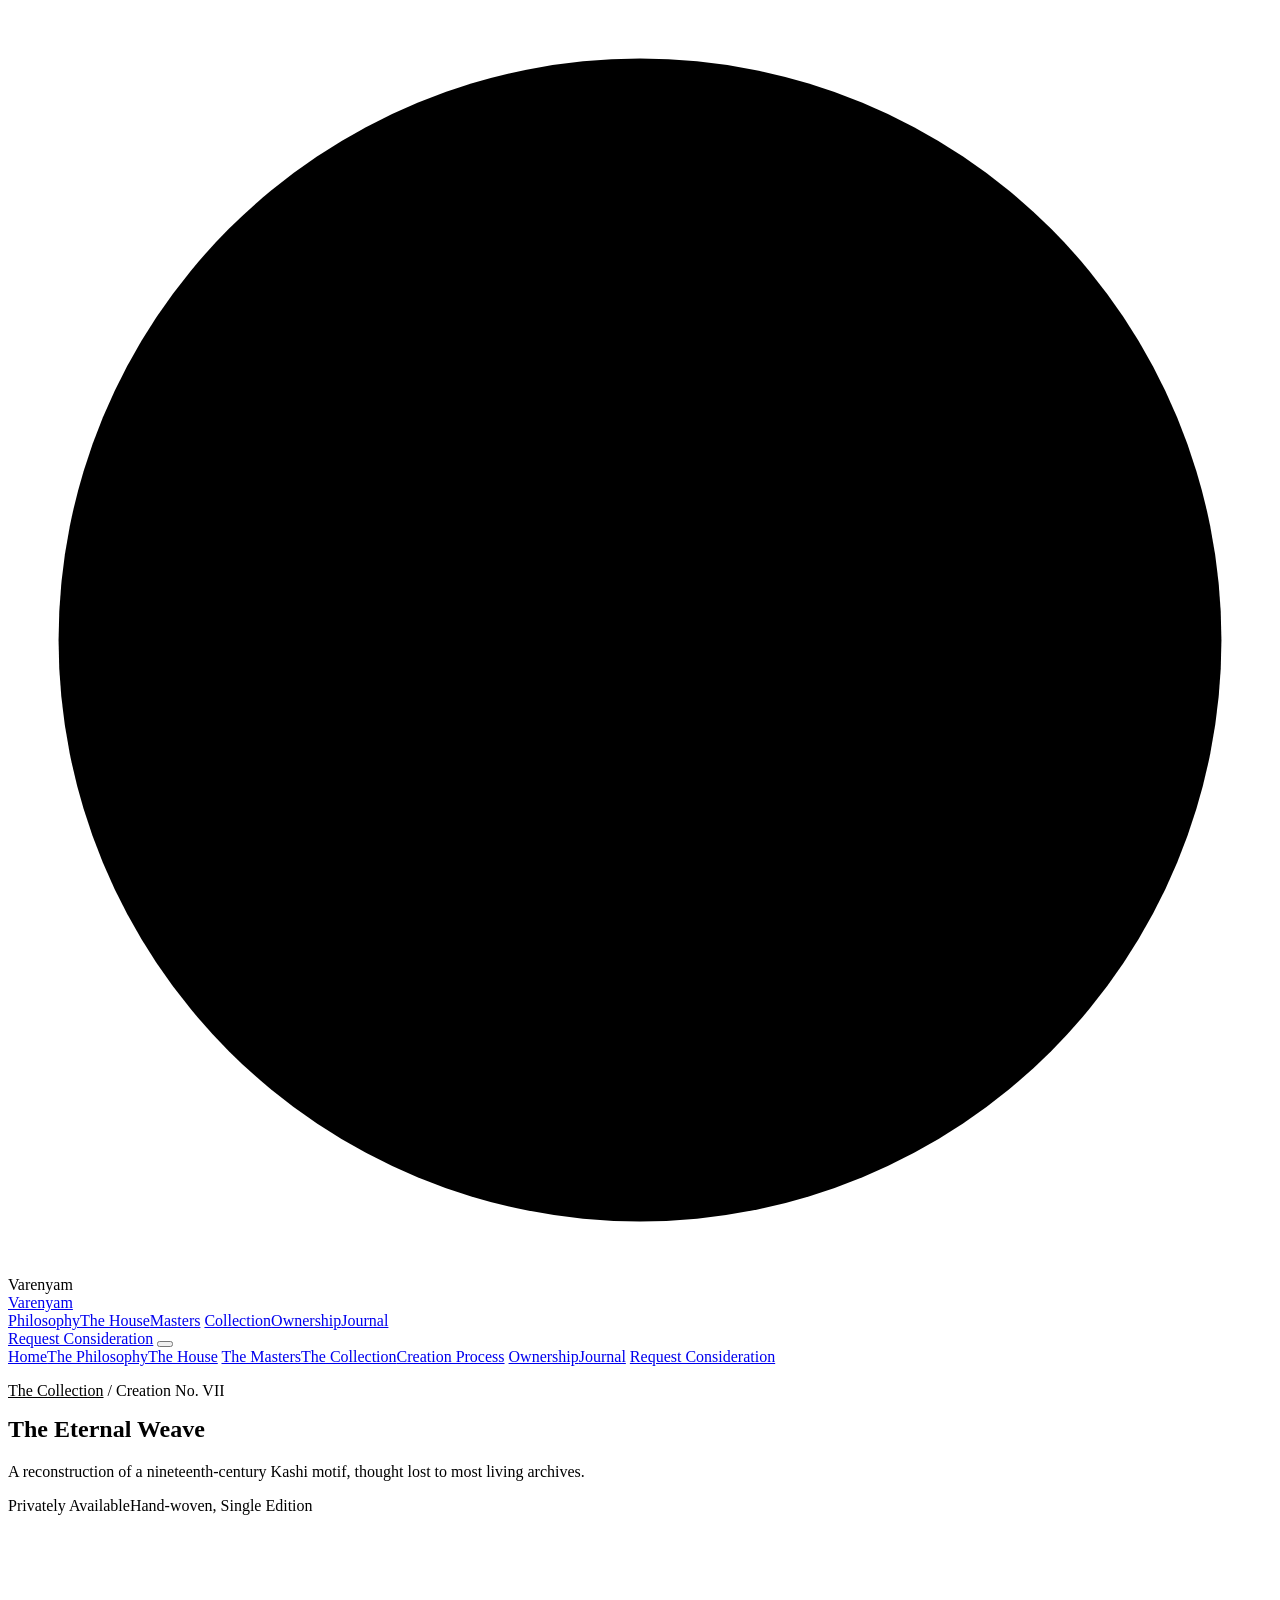
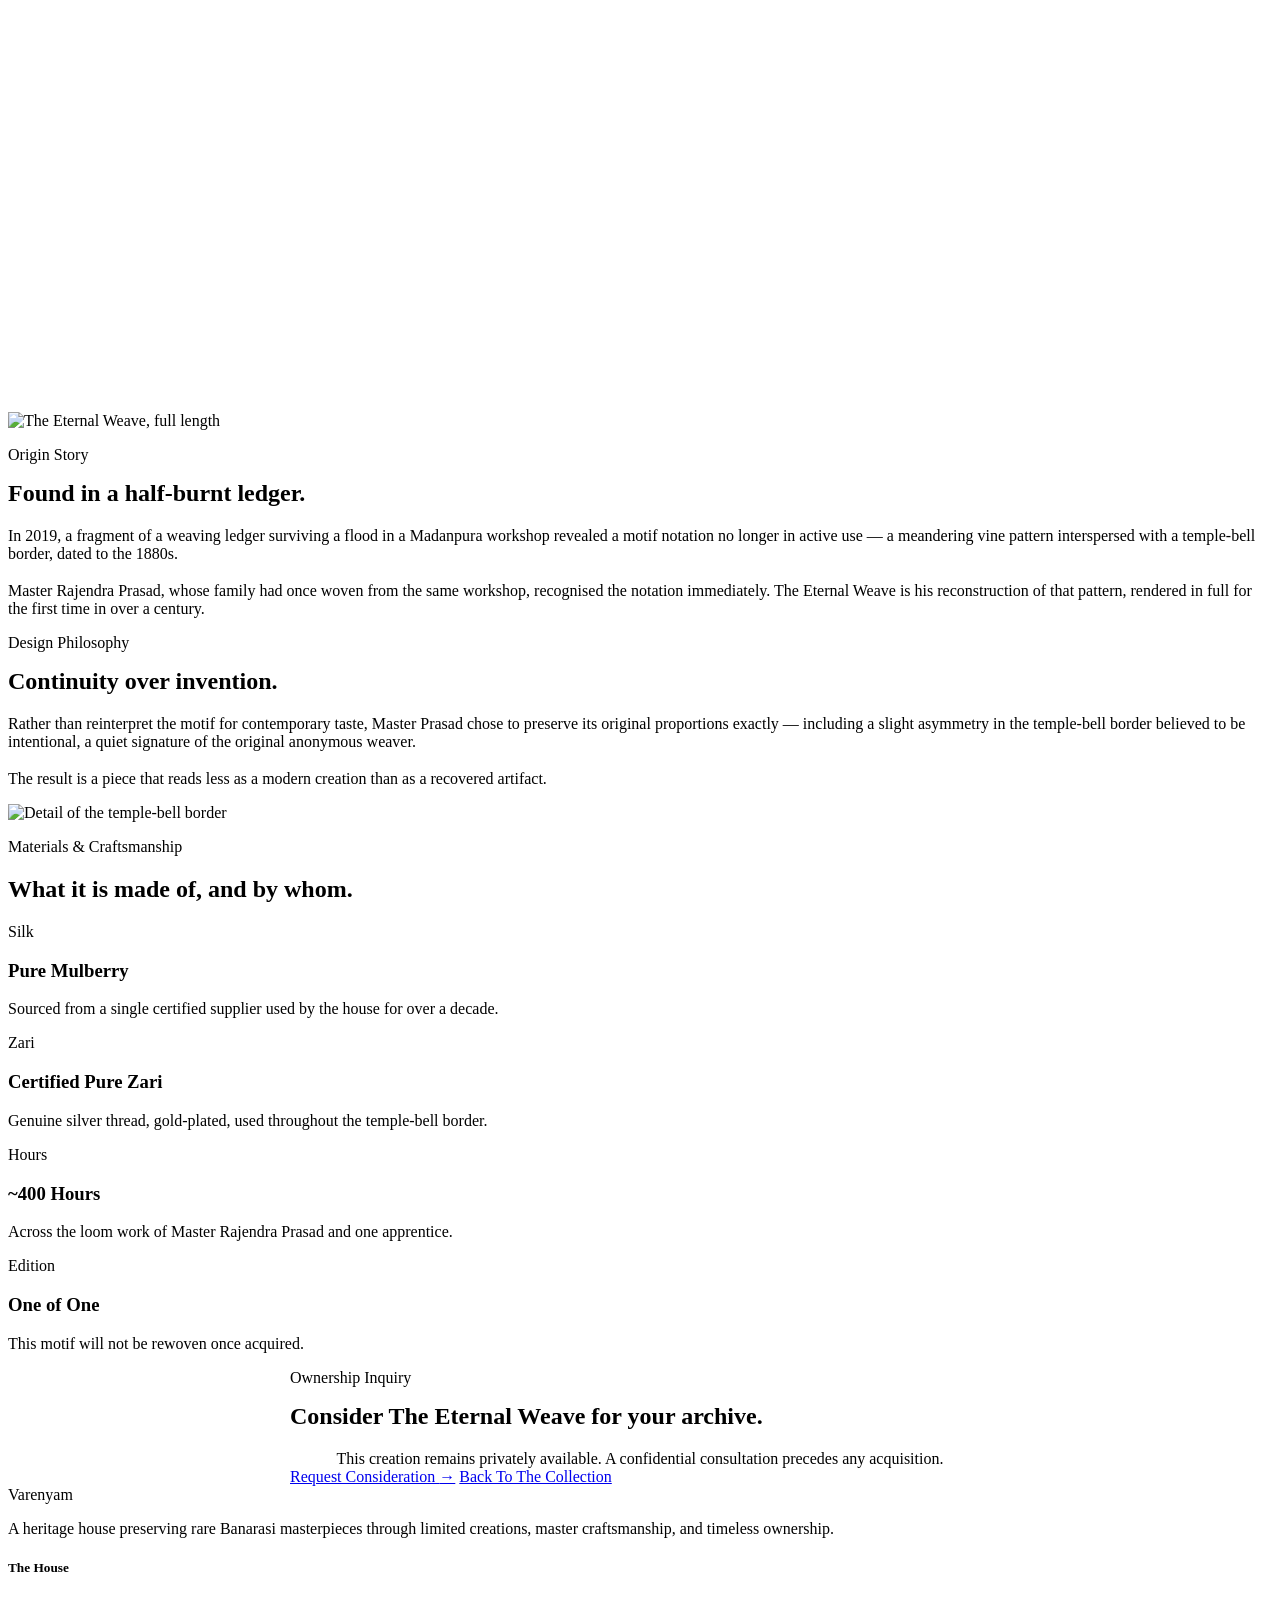
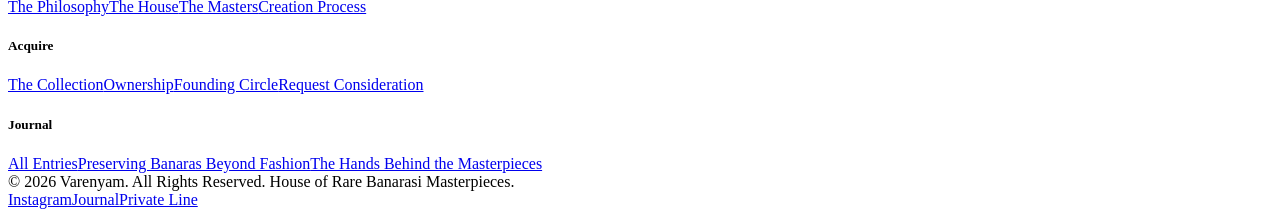
==== collection-eternal-weave.html @ ad982944 "Add files via upload" ====
<!DOCTYPE html>
<html lang="en">
<head>
<meta charset="UTF-8">
<meta name="viewport" content="width=device-width, initial-scale=1.0">
<title>The Eternal Weave — Creation No. VII — Varenyam</title>
<link rel="stylesheet" href="css/style.css">
</head>
<body>

<div id="loader"><div class="seal"><svg viewBox="0 0 100 100"><circle class="seal-ring" cx="50" cy="50" r="46"/><path class="seal-mark" d="M30 60 L50 30 L70 60 M35 60 L65 60"/></svg><div class="loader-label">Varenyam</div></div></div>



<header class="nav">
  <div class="nav-inner">
    <a href="index.html" class="brand-mark">Varenyam<span class="dot"></span></a>
    <nav class="nav-links">
      <a href="philosophy.html">Philosophy</a><a href="house.html">The House</a><a href="masters.html">Masters</a>
      <a href="collection.html">Collection</a><a href="ownership.html">Ownership</a><a href="journal.html">Journal</a>
    </nav>
    <a href="request.html" class="nav-cta desktop-only">Request Consideration</a>
    <button class="menu-toggle" aria-label="Open menu"><span></span><span></span><span></span></button>
  </div>
</header>
<div class="mobile-menu">
  <a href="index.html">Home</a><a href="philosophy.html">The Philosophy</a><a href="house.html">The House</a>
  <a href="masters.html">The Masters</a><a href="collection.html">The Collection</a><a href="process.html">Creation Process</a>
  <a href="ownership.html">Ownership</a><a href="journal.html">Journal</a>
  <a href="request.html" class="nav-cta">Request Consideration</a>
</div>

<main>
  <section class="page-hero" style="min-height:70vh;">
    <div class="wrap">
      <p class="eyebrow reveal"><a href="collection.html" style="color:var(--gold);">The Collection</a> / Creation No. VII</p>
      <h1 class="display-lg reveal reveal-d1" style="margin-top:1rem; max-width:780px;">The Eternal Weave</h1>
      <p class="lede reveal reveal-d2" style="margin-top:1rem;">A reconstruction of a nineteenth-century Kashi motif, thought lost to most living archives.</p>
      <div class="tag-row reveal reveal-d3"><span class="tag">Privately Available</span><span class="tag">Hand-woven, Single Edition</span></div>
    </div>
  </section>

  <section class="section">
    <div class="wrap grid-2">
      <div class="frame tall reveal">
        <img src="https://i.pinimg.com/1200x/f6/96/eb/f696ebec207b0ea29f32d213dab90144.jpg" alt="The Eternal Weave, full length" loading="lazy"
    decoding="async">

      </div>
      <div class="reveal reveal-d2">
        <p class="eyebrow">Origin Story</p>
        <h2 class="display-md" style="margin-top:1rem;">Found in a half-burnt ledger.</h2>
        <p class="body-text" style="margin-top:1.2rem;">In 2019, a fragment of a weaving ledger surviving a flood in a Madanpura workshop revealed a motif notation no longer in active use — a meandering vine pattern interspersed with a temple-bell border, dated to the 1880s.</p>
        <p class="body-text" style="margin-top:1.2rem;">Master Rajendra Prasad, whose family had once woven from the same workshop, recognised the notation immediately. The Eternal Weave is his reconstruction of that pattern, rendered in full for the first time in over a century.</p>
      </div>
    </div>
  </section>

  <div class="wrap"><div class="gold-line"></div></div>

  <section class="section charcoal">
    <div class="wrap grid-2">
      <div class="reveal" style="order:2;">
        <p class="eyebrow">Design Philosophy</p>
        <h2 class="display-md" style="margin-top:1rem;">Continuity over invention.</h2>
        <p class="body-text" style="margin-top:1.2rem;">Rather than reinterpret the motif for contemporary taste, Master Prasad chose to preserve its original proportions exactly — including a slight asymmetry in the temple-bell border believed to be intentional, a quiet signature of the original anonymous weaver.</p>
        <p class="body-text" style="margin-top:1.2rem;">The result is a piece that reads less as a modern creation than as a recovered artifact.</p>
      </div>
      <div class="frame tall reveal reveal-d1" style="order:1;">
        <img src="https://i.pinimg.com/736x/39/95/1d/39951d75acb0457376c34015fcda5b6a.jpg" alt="Detail of the temple-bell border" loading="lazy"
    decoding="async">
      </div>
    </div>
  </section>

  <section class="section">
    <div class="wrap">
      <div class="section-head reveal"><p class="eyebrow">Materials & Craftsmanship</p><h2 class="display-md">What it is made of, and by whom.</h2></div>
      <div class="grid-4">
        <div class="pillar reveal"><span class="p-no">Silk</span><h3>Pure Mulberry</h3><p>Sourced from a single certified supplier used by the house for over a decade.</p></div>
        <div class="pillar reveal reveal-d1"><span class="p-no">Zari</span><h3>Certified Pure Zari</h3><p>Genuine silver thread, gold-plated, used throughout the temple-bell border.</p></div>
        <div class="pillar reveal reveal-d2"><span class="p-no">Hours</span><h3>~400 Hours</h3><p>Across the loom work of Master Rajendra Prasad and one apprentice.</p></div>
        <div class="pillar reveal reveal-d3"><span class="p-no">Edition</span><h3>One of One</h3><p>This motif will not be rewoven once acquired.</p></div>
      </div>
    </div>
  </section>

  <section class="section charcoal">
    <div class="wrap center" style="max-width:700px; margin:0 auto;">
      <p class="eyebrow center reveal">Ownership Inquiry</p>
      <h2 class="display-md reveal reveal-d1" style="margin-top:1rem;">Consider The Eternal Weave for your archive.</h2>
      <p class="body-text mx-auto reveal reveal-d2" style="margin:1rem auto 0; text-align:center;">This creation remains privately available. A confidential consultation precedes any acquisition.</p>
      <div class="btn-row" style="justify-content:center;">
        <a href="request.html" class="btn solid">Request Consideration <span class="arrow">→</span></a>
        <a href="collection.html" class="btn ghost">Back To The Collection</a>
      </div>
    </div>
  </section>
</main>

<footer class="site-footer">
  <div class="wrap">
    <div class="footer-top">
      <div class="footer-brand"><div class="brand-mark">Varenyam<span class="dot"></span></div>
        <p>A heritage house preserving rare Banarasi masterpieces through limited creations, master craftsmanship, and timeless ownership.</p></div>
      <div class="footer-col"><h5>The House</h5><a href="philosophy.html">The Philosophy</a><a href="house.html">The House</a><a href="masters.html">The Masters</a><a href="process.html">Creation Process</a></div>
      <div class="footer-col"><h5>Acquire</h5><a href="collection.html">The Collection</a><a href="ownership.html">Ownership</a><a href="ownership.html#founding-circle">Founding Circle</a><a href="request.html">Request Consideration</a></div>
      <div class="footer-col"><h5>Journal</h5><a href="journal.html">All Entries</a><a href="journal-preserving-banaras.html">Preserving Banaras Beyond Fashion</a><a href="journal-hands-behind.html">The Hands Behind the Masterpieces</a></div>
    </div>
    <div class="footer-bottom"><span>© 2026 Varenyam. All Rights Reserved. House of Rare Banarasi Masterpieces.</span>
      <div class="footer-social"><a href="#">Instagram</a><a href="journal.html">Journal</a><a href="request.html">Private Line</a></div></div>
  </div>
</footer>
<script src="js/main.js"></script>
</body>
</html>
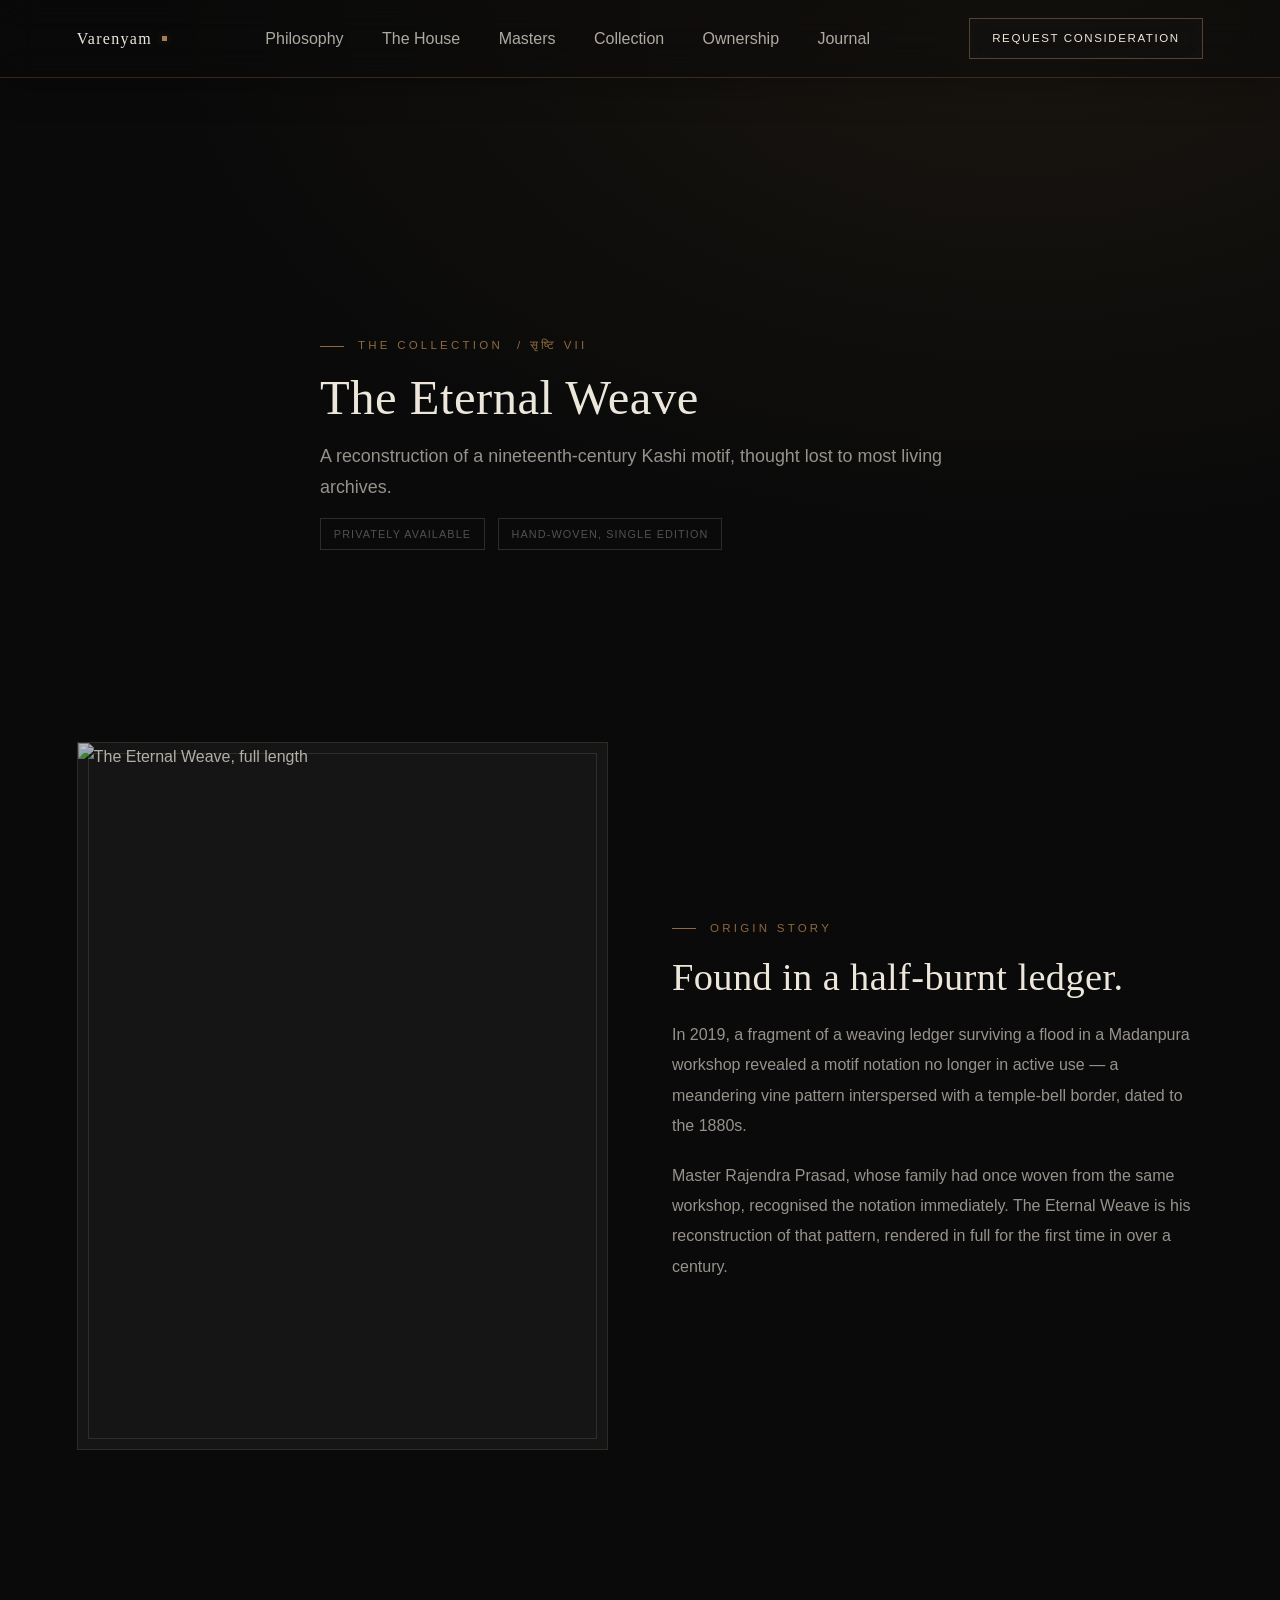
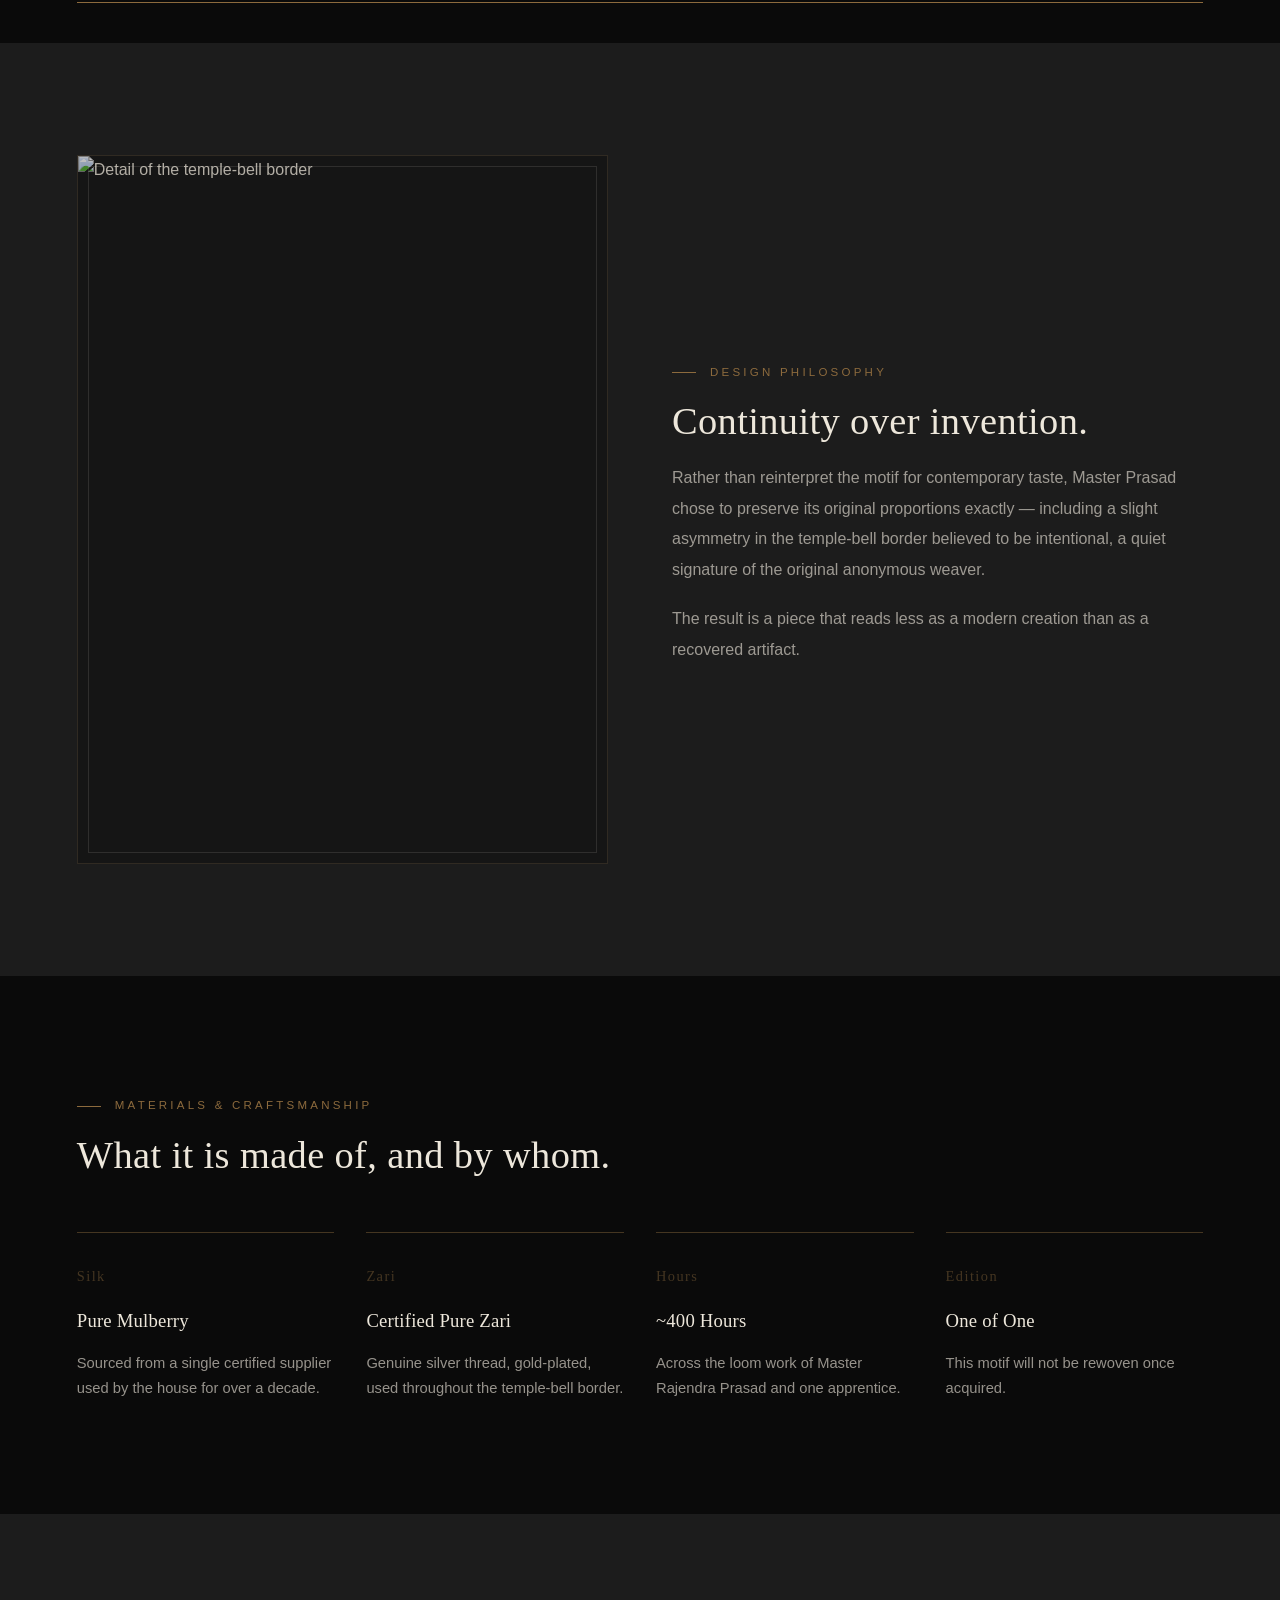
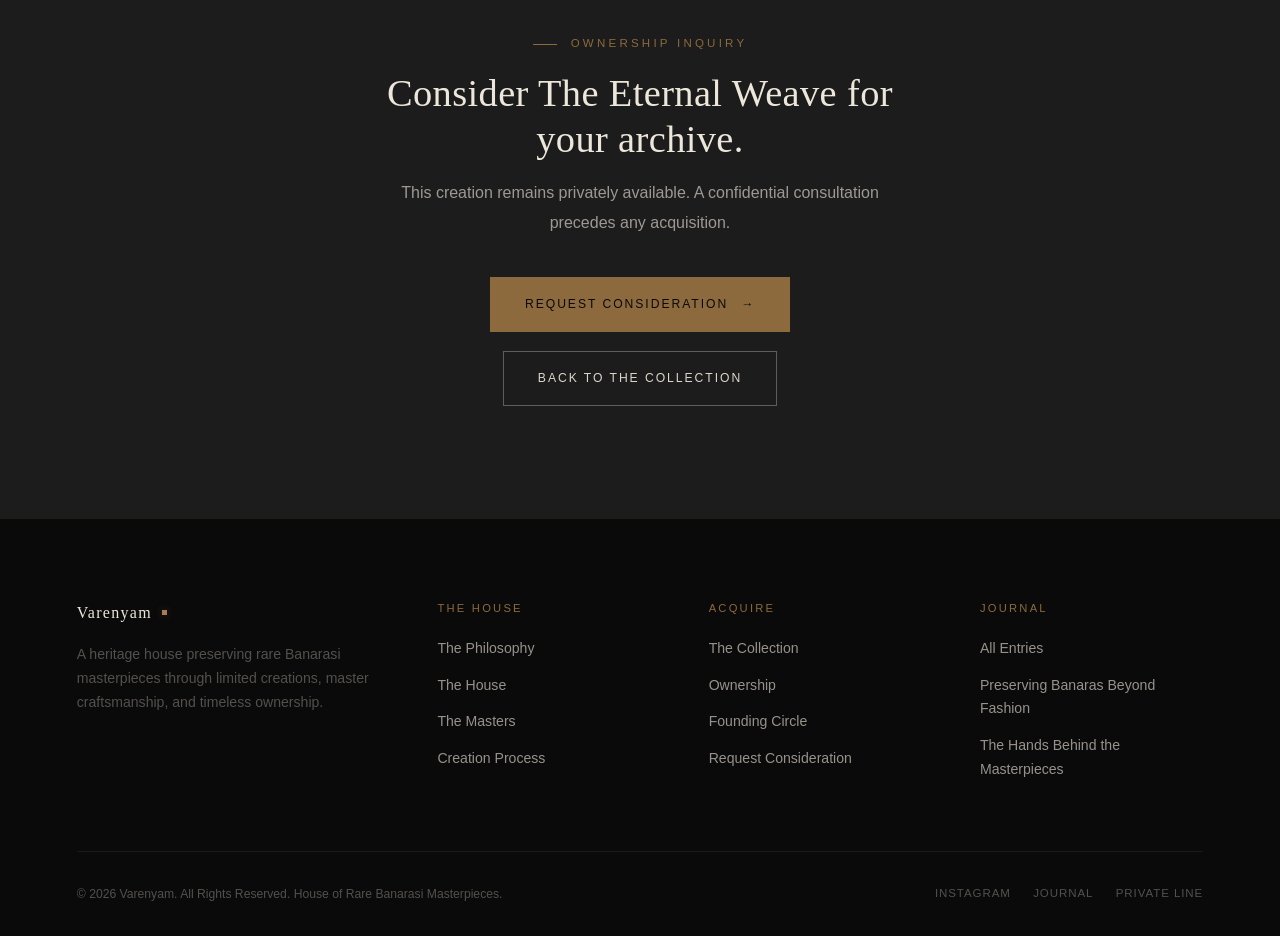
==== commit 24eadddc: "Add files via upload" ====
--- a/collection-eternal-weave.html
+++ b/collection-eternal-weave.html
@@ -33,7 +33,7 @@
 <main>
   <section class="page-hero" style="min-height:70vh;">
     <div class="wrap">
-      <p class="eyebrow reveal"><a href="collection.html" style="color:var(--gold);">The Collection</a> / Creation No. VII</p>
+      <p class="eyebrow reveal"><a href="collection.html" style="color:var(--gold);">The Collection</a> / सृष्टि VII</p>
       <h1 class="display-lg reveal reveal-d1" style="margin-top:1rem; max-width:780px;">The Eternal Weave</h1>
       <p class="lede reveal reveal-d2" style="margin-top:1rem;">A reconstruction of a nineteenth-century Kashi motif, thought lost to most living archives.</p>
       <div class="tag-row reveal reveal-d3"><span class="tag">Privately Available</span><span class="tag">Hand-woven, Single Edition</span></div>
--- a/css/style.css
+++ b/css/style.css
@@ -0,0 +1,938 @@
+html,
+body{
+    overflow-x:hidden;
+    width:100%;
+}
+
+:root{
+  --black:#0A0A0A;
+  --charcoal:#1C1C1C;
+  --gold:#8C6A3D;
+  --gold-soft:rgba(140,106,61,0.45);
+  --gold-faint:rgba(140,106,61,0.15);
+  --ivory:#EDE7DB;
+  --ivory-dim:rgba(237,231,219,0.62);
+  --ivory-faint:rgba(237,231,219,0.32);
+  --serif:'Playfair Display', Georgia, serif;
+  --sans:'Inter', -apple-system, sans-serif;
+  --ease:cubic-bezier(.22,1,.36,1);
+  --container: 1280px;
+}
+
+/* ===========================================
+   HOUSE PROMISE
+=========================================== */
+
+.house-promise{
+
+    background:#111;
+
+    border-top:1px solid rgba(166,124,82,.15);
+
+    border-bottom:1px solid rgba(166,124,82,.15);
+
+}
+
+.promise-container{
+
+    max-width:1100px;
+
+    margin:auto;
+
+}
+
+.promise-grid{
+
+    margin-top:70px;
+
+    display:grid;
+
+    grid-template-columns:repeat(2,1fr);
+
+    gap:45px;
+
+    
+
+}
+
+.promise-item{
+
+    padding:40px;
+
+    border:1px solid rgba(166,124,82,.15);
+
+    transition:.35s;
+
+    background:rgba(255,255,255,.015);
+
+    position:relative;
+
+}
+
+.promise-item:hover{
+
+    border-color:#A67C52;
+
+    transform:translateY(-5px);
+
+}
+.promise-item::before{
+
+    content:"";
+
+    
+
+    left:40px;
+
+    top:0;
+
+    width:80px;
+
+    height:1px;
+
+    background:#A67C52;
+
+}
+
+.promise-item span{
+
+    color:#A67C52;
+
+    font-size:.9rem;
+
+    letter-spacing:4px;
+
+    display:block;
+
+    margin-bottom:18px;
+
+}
+
+.promise-item h3{
+
+    margin-bottom:18px;
+
+    font-size:1.5rem;
+
+}
+
+.promise-item p{
+
+    color:#BFB8AD;
+
+    line-height:1.8;
+
+}
+
+*{margin:0;padding:0;box-sizing:border-box;}
+html{scroll-behavior:smooth;}
+@media (prefers-reduced-motion: reduce){
+  html{scroll-behavior:auto;}
+  *{animation-duration:.001ms !important; animation-iteration-count:1 !important; transition-duration:.001ms !important; scroll-behavior:auto !important;}
+}
+
+body{
+  animation:fadeIn 1s ease;
+  background:var(--black);
+  color:var(--ivory);
+  font-family:var(--sans);
+  font-weight:300;
+  line-height:1.7;
+ 
+  -webkit-font-smoothing:antialiased;
+}
+
+a{color:inherit;text-decoration:none;}
+img{max-width:100%;display:block;}
+ul{list-style:none;}
+button{font-family:inherit;cursor:pointer;border:none;background:none;color:inherit;}
+input,select,textarea{font-family:inherit;}
+
+::selection{background:var(--gold); color:var(--black);}
+
+:focus-visible{
+  outline:1px solid var(--gold);
+  outline-offset:4px;
+}
+
+.wrap{
+  max-width:var(--container);
+  margin:0 auto;
+  padding:0 6vw;
+}
+
+h1,h2,h3,h4{
+  font-family:var(--serif);
+  font-weight:500;
+  letter-spacing:.01em;
+  color:var(--ivory);
+}
+.eyebrow{
+  font-family:var(--sans);
+  font-size:.72rem;
+  letter-spacing:.28em;
+  text-transform:uppercase;
+  color:var(--gold);
+  display:inline-flex;
+  align-items:center;
+  gap:14px;
+}
+.eyebrow::before{
+  content:'';
+  width:24px;height:1px;
+  background:var(--gold);
+  display:inline-block;
+}
+.eyebrow.center{justify-content:center;}
+.eyebrow.no-line::before{display:none;}
+
+.display-xl{
+  font-size:clamp(2.8rem,5vw,5.6rem);
+  line-height:1.05;
+  font-weight:500;
+}
+.display-lg{
+  font-size:clamp(2rem,3.8vw,3.6rem);
+  line-height:1.1;
+}
+.display-md{
+  font-size:clamp(1.7rem, 3vw, 2.6rem);
+  line-height:1.2;
+}
+.lede{
+  font-size:clamp(1.05rem, 1.4vw, 1.25rem);
+  color:var(--ivory-dim);
+  font-weight:300;
+  max-width:640px;
+}
+.body-text{
+  color:var(--ivory-dim);
+  font-size:1rem;
+  max-width:620px;
+  line-height:1.9;
+}
+.italic{font-style:italic; font-family:var(--serif);}
+
+.gold-line{
+  position:relative;
+  height:1px;
+  background:var(--ivory-faint);
+  overflow:hidden;
+  margin:2.5rem 0;
+}
+.gold-line::after{
+  content:'';
+  position:absolute; inset:0;
+  background:var(--gold);
+  width:0;
+  transform-origin:left;
+  transition:width 1.4s var(--ease);
+}
+.gold-line.in-view::after{width:100%;}
+.gold-line.center::after{transform-origin:center; left:50%; width:0;}
+.gold-line.short{max-width:120px; margin:1.6rem auto;}
+
+/* ---------- loader ---------- */
+#loader{
+  position:fixed; inset:0; z-index:9999;
+  background:var(--black);
+  display:flex; align-items:center; justify-content:center;
+  transition:opacity 1s var(--ease), visibility 1s var(--ease);
+}
+#loader.hidden{opacity:0; visibility:hidden; pointer-events:none;}
+.seal{
+  width:120px; height:120px;
+  position:relative;
+}
+.seal svg{width:100%; height:100%;}
+.seal-ring{
+  fill:none; stroke:var(--gold); stroke-width:0.6;
+  stroke-dasharray:300; stroke-dashoffset:300;
+  animation:drawRing 1.8s var(--ease) forwards;
+}
+.seal-mark{
+  fill:none; stroke:var(--ivory); stroke-width:0.5;
+  stroke-dasharray:200; stroke-dashoffset:200;
+  animation:drawRing 1.4s var(--ease) .6s forwards;
+}
+@keyframes drawRing{to{stroke-dashoffset:0;}}
+.loader-label{
+  position:absolute; bottom:-2.6rem; left:50%; transform:translateX(-50%);
+  font-size:.66rem; letter-spacing:.3em; text-transform:uppercase; color:var(--ivory-faint);
+  white-space:nowrap;
+}
+@keyframes fadeIn{
+   from{opacity:0;}
+   to{opacity:1;}
+}
+
+header.nav{
+
+    position:fixed;
+
+    top:0;
+    left:0;
+    right:0;
+
+    z-index:99999;
+
+    padding:18px 0;
+    box-shadow:0 8px 35px rgba(0,0,0,.28);
+    background:rgba(10,10,10,.45);
+
+    backdrop-filter:blur(18px);
+    -webkit-backdrop-filter:blur(18px);
+
+    border-bottom:1px solid rgba(166,124,82,.28);
+
+    transition:
+        background .45s ease,
+        border-color .45s ease,
+        backdrop-filter .45s ease,
+        padding .45s ease;
+
+}
+
+header.nav.solid{
+
+    background:rgba(10,10,10,.82);
+
+    backdrop-filter:blur(26px);
+
+    -webkit-backdrop-filter:blur(26px);
+
+    border-bottom:1px solid rgba(166,124,82,.45);
+
+}
+
+.nav-inner{
+  display:flex; align-items:center; justify-content:space-between;
+  max-width:var(--container); margin:0 auto; padding:0 6vw;
+}
+.brand-mark{
+  font-family:var(--serif); font-size:1rem; letter-spacing:.08em;
+  display:flex; align-items:center; gap:.6rem;
+}
+.brand-mark .dot{ width:5px;
+
+    height:5px;
+
+    background:#A67C52;
+
+    box-shadow:0 0 8px rgba(166,124,82,.35);}
+.nav-links{display:flex; gap:2.4rem; align-items:center;}
+.nav-links a{
+
+    position:relative;
+
+    color:rgba(237,231,219,.72);
+
+    transition:.35s ease;
+
+}
+.nav-links a:hover{
+
+    color:#F3EEE5;
+
+}
+.nav-links a::after{
+
+    content:"";
+
+    position:absolute;
+
+    left:0;
+    bottom:-6px;
+
+    width:0;
+
+    height:1px;
+
+    background:#A67C52;
+
+    transition:.35s ease;
+
+}
+
+.nav-links a:hover::after{
+
+    width:100%;
+
+}
+.nav-links a:hover, .nav-links a.active{color:var(--ivory);}
+.nav-links a:hover::after, .nav-links a.active::after{width:100%;}
+.nav-cta{
+  padding:.6rem 1.4rem;
+  font-size:.72rem; letter-spacing:.14em; text-transform:uppercase;
+  transition:background .4s var(--ease), color .4s var(--ease), border-color .4s var(--ease);
+  white-space:nowrap;
+  border:1px solid rgba(166,124,82,.45);
+
+  background:rgba(255,255,255,.02);
+
+  backdrop-filter:blur(12px);
+
+}
+.nav-cta:hover{background:#A67C52;
+
+    color:#0A0A0A; border-color:var(--gold);}
+
+.menu-toggle{display:none; flex-direction:column; gap:5px; width:26px; z-index:600;}
+.menu-toggle span{height:1px; background:var(--ivory); width:100%; transition:transform .35s var(--ease), opacity .35s var(--ease);}
+.menu-toggle.open span:nth-child(1){transform:translateY(6px) rotate(45deg);}
+.menu-toggle.open span:nth-child(2){opacity:0;}
+.menu-toggle.open span:nth-child(3){transform:translateY(-6px) rotate(-45deg);}
+
+.mobile-menu{
+
+    position:fixed;
+
+    inset:0;
+
+    background:#0A0A0A;
+
+    z-index:9999;
+
+    display:flex;
+
+    flex-direction:column;
+
+    justify-content:flex-start;
+
+    align-items:flex-start;
+
+    padding:110px 40px 50px;
+
+    gap:18px;
+
+    overflow-y:auto;
+
+    transform:translateX(100%);
+
+    transition:.5s ease;
+
+}
+
+.mobile-menu.open{
+
+    transform:translateX(0);
+
+}
+
+.mobile-menu a{
+
+    font-size:1.25rem;
+
+    line-height:1.2;
+    font-family:var(--serif)
+
+}
+
+
+.mobile-menu a:hover{color:var(--gold);}
+.mobile-menu .nav-cta{
+
+    width:100%;
+
+    max-width:320px;
+
+    text-align:center;
+
+    display:flex;
+
+    justify-content:center;
+
+    margin-top:20px;
+
+}
+
+.btn{
+  display:inline-flex; align-items:center; gap:.8rem;
+  padding:1rem 2.1rem; font-size:.76rem; letter-spacing:.16em; text-transform:uppercase;
+ border:1px solid rgba(176,141,87,.25); transition:all .45s var(--ease); position:relative; overflow:hidden;
+}
+.btn.solid{background:var(--gold); color:var(--black); border-color:var(--gold);}
+.btn.solid:hover{background:transparent; color:#DDD6CB;}
+.btn.ghost{color:#DDD6CB; border-color:var(--ivory-faint);}
+.btn.ghost:hover{border-color:var(--gold); color:#DDD6CB;}
+.btn-row{display:flex; gap:1.2rem; flex-wrap:wrap; margin-top:2.4rem;}
+
+.arrow{transition:transform .4s var(--ease);}
+.btn:hover .arrow{transform:translateX(5px);}
+.btn:hover{
+   box-shadow:0 0 25px rgba(140,106,61,.35);
+}
+
+.hero{
+  position:relative; min-height:100vh; display:flex; align-items:center;
+  padding-top:7rem; overflow:hidden;
+  background:
+    radial-gradient(ellipse at 70% 20%, rgba(140,106,61,0.10), transparent 55%),
+    linear-gradient(180deg, var(--black), #050505);
+}
+
+.hero-texture{
+  position:absolute; inset:0; z-index:0; opacity:.5;
+  background-image:
+    repeating-linear-gradient(115deg, rgba(140,106,61,0.05) 0px, rgba(140,106,61,0.05) 1px, transparent 1px, transparent 90px);
+}
+.hero-content{position:relative; z-index:2; max-width:var(--container); margin:0 auto; padding:0 6vw; width:100%;}
+.hero .eyebrow{margin-bottom:1.6rem;}
+.hero h1{margin:1.2rem 0 1.6rem; max-width:920px;}
+
+.page-hero{
+  min-height:62vh; display:flex; align-items:flex-end; padding:11rem 0 5rem;
+  position:relative; overflow:hidden;
+  background:radial-gradient(ellipse at 80% 0%, rgba(140,106,61,0.12), transparent 60%), var(--black);
+}
+.page-hero .wrap{position:relative; z-index:2;}
+.page-hero-no{
+  position:absolute; top:8rem; right:6vw; font-family:var(--serif); font-size:5rem;
+  color:transparent; -webkit-text-stroke:1px var(--gold-soft); opacity:.5; z-index:1;
+}
+
+.reveal{opacity:0; transform:translateY(34px); transition:opacity 1s var(--ease), transform 1s var(--ease);}
+.reveal.in-view{opacity:1; transform:translateY(0);}
+.reveal-d1.in-view{transition-delay:.1s;}
+.reveal-d2.in-view{transition-delay:.22s;}
+.reveal-d3.in-view{transition-delay:.34s;}
+.reveal-d4.in-view{transition-delay:.46s;}
+
+.frame{
+  position:relative; overflow:hidden; background:var(--charcoal);
+  border:1px solid rgba(140,106,61,0.18);
+}
+.frame img, .frame .ph{width:100%; height:100%; object-fit:cover; display:block;transition:transform 1s ease;}
+.frame:hover img{
+    transform:scale(1.08);
+}
+.frame-video{
+    width:100%;
+    height:100%;
+    object-fit:cover;
+    display:block;
+}
+.ph{
+  display:flex; align-items:center; justify-content:center; text-align:center;
+  background:
+    linear-gradient(135deg, rgba(140,106,61,0.16), transparent 60%),
+    repeating-linear-gradient(45deg, rgba(237,231,219,0.025) 0 2px, transparent 2px 26px),
+    var(--charcoal);
+  color:var(--ivory-faint);
+  font-family:var(--serif); font-style:italic; font-size:.92rem; letter-spacing:.04em;
+  padding:1.2rem;
+}
+.frame::before{
+  content:''; position:absolute; inset:10px; border:1px solid rgba(237,231,219,0.12); pointer-events:none; z-index:2;
+}
+.frame.tall{aspect-ratio:3/4;}
+.frame.wide{aspect-ratio:16/10;}
+.frame.square{aspect-ratio:1/1;}
+.frame.cinema{aspect-ratio:21/9;}
+.frame .frame-cap{
+  position:absolute; bottom:0; left:0; right:0; z-index:3; padding:1.2rem 1.4rem;
+  background:linear-gradient(180deg, transparent, rgba(0,0,0,0.85));
+  font-size:.72rem; letter-spacing:.12em; text-transform:uppercase; color:var(--ivory-dim);
+}
+.frame::after{
+    content:'';
+    position:absolute;
+    inset:0;
+    background:rgba(0,0,0,.25);
+    pointer-events:none;
+}
+
+.section{padding:7rem 0;}
+.section.charcoal{background:var(--charcoal);}
+.section.tight{padding:4.5rem 0;}
+.section-head{max-width:680px; margin-bottom:3.4rem;}
+.section-head h2{margin-top:1rem;}
+
+footer.site-footer{
+  background:var(--black); border-top:1px solid rgba(140,106,61,0.18);
+  padding:5rem 0 2rem;
+}
+.footer-top{
+  display:grid; grid-template-columns:1.4fr 1fr 1fr 1fr; gap:3rem;
+  padding-bottom:3.5rem;
+}
+.footer-brand .brand-mark{margin-bottom:1.1rem;}
+.footer-brand p{color:var(--ivory-faint); font-size:.88rem; max-width:300px;}
+.footer-col h5{
+  font-family:var(--sans); font-size:.7rem; letter-spacing:.2em; text-transform:uppercase;
+  color:var(--gold); margin-bottom:1.2rem; font-weight:500;
+}
+.footer-col a{display:block; color:var(--ivory-dim); font-size:.88rem; margin-bottom:.8rem; transition:color .3s;}
+.footer-col a:hover{color:var(--gold);}
+.footer-bottom{
+  display:flex; justify-content:space-between; align-items:center; flex-wrap:wrap; gap:1rem;
+  padding-top:2rem; border-top:1px solid rgba(237,231,219,0.08);
+  font-size:.76rem; color:var(--ivory-faint);
+}
+.footer-social{display:flex; gap:1.4rem;}
+.footer-social a{color:var(--ivory-faint); letter-spacing:.08em; text-transform:uppercase; font-size:.72rem;}
+.footer-social a:hover{color:var(--gold);}
+
+.grid-2{display:grid; grid-template-columns:1fr 1fr; gap:4rem; align-items:center;}
+.grid-3{display:grid; grid-template-columns:repeat(3,1fr); gap:2.4rem;}
+.grid-4{display:grid; grid-template-columns:repeat(4,1fr); gap:2rem;}
+
+.pillar{
+  border-top:1px solid var(--gold-soft); padding-top:1.8rem; position:relative;
+}
+.pillar .p-no{font-family:var(--serif); color:var(--gold-soft); font-size:.9rem; letter-spacing:.1em;}
+.pillar h3{margin:1rem 0 .9rem;}
+.pillar p{color:var(--ivory-dim); font-size:.92rem;}
+
+.master-card{display:grid; grid-template-columns:.8fr 1.2fr; gap:2.4rem; align-items:center; padding:3.6rem 0; border-bottom:1px solid rgba(237,231,219,0.08);}
+.master-card:last-child{border-bottom:none;}
+.master-card .m-meta{display:flex; gap:2rem; margin:1.4rem 0 1.2rem; flex-wrap:wrap;}
+.master-card .m-meta div{font-size:.74rem; letter-spacing:.08em; text-transform:uppercase; color:var(--gold);}
+.master-card .m-meta span{display:block; font-size:1.1rem; font-family:var(--serif); color:var(--ivory); text-transform:none; letter-spacing:0; margin-top:.3rem;}
+.master-card.reverse{direction:rtl;}
+.master-card.reverse > *{direction:ltr;}
+
+.museum-grid{display:grid; grid-template-columns:repeat(2,1fr); gap:3.4rem;}
+.museum-card{position:relative;}
+.museum-card .frame{margin-bottom:1.6rem;}
+.m-status{
+  display:inline-block; font-size:.66rem; letter-spacing:.18em; text-transform:uppercase;
+  padding:.4rem .9rem; border:1px solid var(--gold-soft); color:var(--gold); margin-bottom:1rem;
+}
+.m-status.reserved{color:var(--ivory-dim); border-color:rgba(237,231,219,0.25);}
+.m-status.released{color:var(--ivory-faint); border-color:rgba(237,231,219,0.15);}
+.museum-card .m-num{font-family:var(--serif); font-style:italic; color:var(--gold-soft); font-size:.95rem;}
+.museum-card h3{margin:.6rem 0 .8rem;}
+.museum-card p{color:var(--ivory-dim); font-size:.92rem; max-width:460px; margin-bottom:1.2rem;}
+.text-link{
+  font-size:.76rem; letter-spacing:.14em; text-transform:uppercase; color:var(--ivory);
+  border-bottom:1px solid var(--gold-soft); padding-bottom:4px; display:inline-flex; gap:.6rem; align-items:center;
+  transition:color .3s, border-color .3s;
+}
+.text-link:hover{color:var(--gold); border-color:var(--gold);}
+
+.timeline{position:relative; margin-top:2rem;}
+.timeline::before{
+  content:''; position:absolute; left:50%; top:0; bottom:0; width:1px; background:rgba(140,106,61,0.25); transform:translateX(-50%);
+}
+.t-step{display:grid; grid-template-columns:1fr 90px 1fr; align-items:center; margin-bottom:5rem;}
+.t-step .t-content{padding:0 3rem;}
+.t-step:nth-child(even) .t-content.left{grid-column:1; text-align:right;}
+.t-step .t-node{
+  width:90px; height:90px; border:1px solid var(--gold); border-radius:50%;
+  display:flex; align-items:center; justify-content:center; flex-direction:column;
+  background:var(--black); position:relative; z-index:2; margin:0 auto;
+}
+.t-node .t-num{font-family:var(--serif); font-size:1.3rem; color:var(--gold);}
+.t-step.right .t-content{grid-column:3;}
+.t-step.right .t-empty{grid-column:1;}
+.t-step.left .t-content{grid-column:1; text-align:right;}
+.t-step.left .t-empty{grid-column:3;}
+.t-step h4{margin-bottom:.6rem;}
+.t-step p{color:var(--ivory-dim); font-size:.9rem; max-width:380px;}
+.t-step.left p{margin-left:auto;}
+
+.path-card{
+  border:1px solid rgba(237,231,219,0.1); padding:2.6rem 2.2rem; position:relative; transition:border-color .4s, background .4s;
+}
+.path-card:hover{border-color:var(--gold-soft); background:rgba(140,106,61,0.04);}
+.path-card .p-tag{font-size:.7rem; letter-spacing:.16em; text-transform:uppercase; color:var(--gold);}
+.path-card h3{margin:1rem 0 1rem;}
+.path-card p{color:var(--ivory-dim); font-size:.9rem;}
+
+.journal-grid{display:grid; grid-template-columns:repeat(3,1fr); gap:2.6rem;}
+.journal-card .frame{margin-bottom:1.4rem;}
+.journal-card .j-meta{font-size:.7rem; letter-spacing:.12em; text-transform:uppercase; color:var(--gold-soft); margin-bottom:.8rem;}
+.journal-card h3{font-size:1.35rem; margin-bottom:.7rem;}
+.journal-card p{color:var(--ivory-dim); font-size:.88rem;}
+.journal-feature{display:grid; grid-template-columns:1.1fr 1fr; gap:3rem; align-items:center; margin-bottom:5rem;}
+
+.article-body{max-width:680px; margin:0 auto;}
+.article-body p{color:var(--ivory-dim); font-size:1.05rem; margin-bottom:1.6rem;}
+.article-body h3{margin:2.6rem 0 1rem; font-size:1.5rem;}
+.article-meta{display:flex; gap:2rem; color:var(--ivory-faint); font-size:.78rem; letter-spacing:.1em; text-transform:uppercase; margin-bottom:2.4rem;}
+.drop-cap::first-letter{
+  font-family:var(--serif); font-size:4.2rem; float:left; line-height:.8; padding-right:.6rem; padding-top:.4rem; color:var(--gold);
+}
+
+.form-grid{display:grid; grid-template-columns:1fr 1fr; gap:1.8rem;}
+.field{display:flex; flex-direction:column; gap:.6rem; margin-bottom:1.8rem;}
+.field.full{grid-column:1/-1;}
+.field label{font-size:.7rem; letter-spacing:.14em; text-transform:uppercase; color:var(--ivory-faint);}
+.field input, .field select, .field textarea{
+  background:transparent; border:none; border-bottom:1px solid rgba(237,231,219,0.25);
+  padding:.7rem 0; color:var(--ivory); font-size:1rem; transition:border-color .3s;
+}
+.field select{appearance:none; -webkit-appearance:none; background:var(--black); }
+.field select option{background:var(--black);}
+.field input:focus, .field select:focus, .field textarea:focus{border-color:var(--gold); outline:none;}
+.field textarea{resize:vertical; min-height:110px;}
+.form-note{font-size:.8rem; color:var(--ivory-faint); margin-top:1rem; max-width:480px;}
+.confirm-box{
+  text-align:center; padding:5rem 2rem; display:none;
+}
+.confirm-box.show{display:block;}
+
+.quote-block{
+  text-align:center; max-width:760px; margin:0 auto; padding:2rem 0;
+}
+.quote-block p{font-family:var(--serif); font-style:italic; font-size:clamp(1.4rem,2.4vw,2rem); color:var(--ivory); line-height:1.5;}
+.quote-block cite{display:block; margin-top:1.4rem; font-size:.76rem; letter-spacing:.16em; text-transform:uppercase; color:var(--gold); font-style:normal; font-family:var(--sans);}
+
+/* ---------- heritage timeline (house page) ---------- */
+.h-timeline{border-left:1px solid rgba(140,106,61,0.3); padding-left:2.6rem; margin-top:1rem;}
+.h-row{position:relative; padding-bottom:3rem;}
+.h-row::before{content:''; position:absolute; left:-2.66rem; top:.4rem; width:9px; height:9px; border-radius:50%; background:var(--gold);}
+.h-row .h-year{font-family:var(--serif); color:var(--gold); font-size:1.1rem; margin-bottom:.4rem;}
+.h-row p{color:var(--ivory-dim); font-size:.92rem; max-width:480px;}
+
+.center{text-align:center;}
+.mx-auto{margin-left:auto; margin-right:auto;}
+.mt-lg{margin-top:4rem;}
+.tag-row{display:flex; gap:.8rem; flex-wrap:wrap; margin-top:1rem;}
+.tag{font-size:.68rem; letter-spacing:.1em; text-transform:uppercase; color:var(--ivory-faint); border:1px solid rgba(237,231,219,0.15); padding:.35rem .8rem;}
+
+
+@media (max-width:1080px){
+  .footer-top{grid-template-columns:1.2fr 1fr 1fr;}
+  .footer-col:last-child{grid-column:span 1;}
+  .grid-4{grid-template-columns:repeat(2,1fr);}
+  .master-card{grid-template-columns:1fr; gap:1.6rem;}
+  .master-card.reverse{direction:ltr;}
+  .museum-grid{grid-template-columns:1fr;}
+  .journal-feature{grid-template-columns:1fr;}
+}
+@media (max-width:860px){
+  .nav-links{display:none;}
+  .nav-cta.desktop-only{display:none;}
+  .menu-toggle{display:flex;}
+  .grid-2{grid-template-columns:1fr; gap:2.4rem;}
+  .grid-3{grid-template-columns:1fr; gap:2.6rem;}
+  .footer-top{grid-template-columns:1fr 1fr; gap:2.4rem;}
+  .t-step{grid-template-columns:1fr; text-align:left !important; gap:1.2rem;}
+  .t-step .t-content, .t-step.left .t-content, .t-step:nth-child(even) .t-content.left{grid-column:1; text-align:left !important;}
+  .t-step .t-content p{margin-left:0 !important;}
+  .t-step .t-node{margin:0;}
+  .timeline::before{left:45px;}
+  .t-step .t-empty{display:none;}
+  .form-grid{grid-template-columns:1fr;}
+  .journal-grid{grid-template-columns:1fr;}
+  
+}
+@media (max-width:560px){
+  .section{padding:4.5rem 0;}
+  .page-hero{padding:7.5rem 0 3rem;}
+  .btn-row{flex-direction:column; align-items:stretch;}
+  .footer-bottom{flex-direction:column; align-items:flex-start;}
+}
+/* ======================================================
+   MOBILE IMPROVEMENTS
+   ====================================================== */
+
+@media (max-width:768px){
+
+    
+
+    /* Navigation */
+  
+    .brand-mark{
+        font-size:1.1rem;
+    }
+
+    .nav-inner{
+        padding:0 24px;
+    }
+
+    /* Hero */
+    .hero{
+        min-height:auto;
+        padding-top:130px;
+        padding-bottom:70px;
+    }
+
+    .hero-content{
+        padding:0 24px;
+    }
+
+    .hero h1,
+    .display-xl{
+        font-size:3.9rem;
+        line-height:.95;
+        max-width:100%;
+    }
+
+    .display-lg{
+        font-size:3rem;
+        line-height:1;
+    }
+
+    .lede{
+        font-size:1rem;
+        max-width:100%;
+        line-height:1.8;
+    }
+
+    /* Buttons */
+
+    .btn-row{
+        flex-direction:column;
+        gap:15px;
+    }
+
+    .btn{
+        width:100%;
+        justify-content:center;
+    }
+
+    /* Hide desktop hero frame */
+
+    .hero .frame.cinema{
+        display:none;
+    }
+
+    /* Remove scroll indicator */
+
+    .scroll-cue{
+        display:none;
+    }
+    /* Generic page hero */
+
+    .page-hero{
+
+        min-height:auto;
+
+        padding-top:140px;
+
+        padding-bottom:60px;
+
+    }
+
+    .page-hero-no{
+        display:none;
+    }
+
+}
+
+
+
+/* ==================================
+   ANNUAL EDITION
+================================== */
+
+.edition-section{
+
+    background:#111;
+
+    text-align:center;
+
+    border-top:1px solid rgba(166,124,82,.15);
+
+    border-bottom:1px solid rgba(166,124,82,.15);
+
+}
+
+.edition-year{
+
+    font-family:var(--serif);
+
+    font-size:4rem;
+
+    color:#A67C52;
+
+    letter-spacing:.3em;
+
+    margin-bottom:25px;
+
+}
+
+.edition-status{
+
+    display:flex;
+
+    justify-content:center;
+
+    gap:40px;
+
+    margin:70px 0;
+
+    flex-wrap:wrap;
+
+}
+
+.edition-card{
+
+    min-width:180px;
+
+    padding:35px;
+
+    border:1px solid rgba(166,124,82,.15);
+
+    transition:.35s;
+
+}
+
+.edition-card:hover{
+
+    border-color:#A67C52;
+
+    transform:translateY(-6px);
+
+}
+
+.edition-card span{
+
+    display:block;
+
+    font-family:var(--serif);
+
+    font-size:3rem;
+
+    color:#A67C52;
+
+    margin-bottom:10px;
+
+}
+
+@media(max-width:768px){
+
+.edition-status{
+
+flex-direction:column;
+
+}
+
+}
+.progress-bar{
+
+    margin:18px auto;
+
+    width:90px;
+
+    height:2px;
+
+    
+
+    overflow:hidden;
+  background:radial-gradient(circle at top,
+rgba(166,124,82,.05),
+transparent 55%),
+
+#111;
+}
+
+.progress-fill{
+
+    height:100%;
+
+    background:#A67C52;
+
+    transition:width 1.5s ease;
+
+}
+.edition-card:hover .edition-card span{
+
+transform:scale(1.08);
+
+transition:.4s;
+
+}
